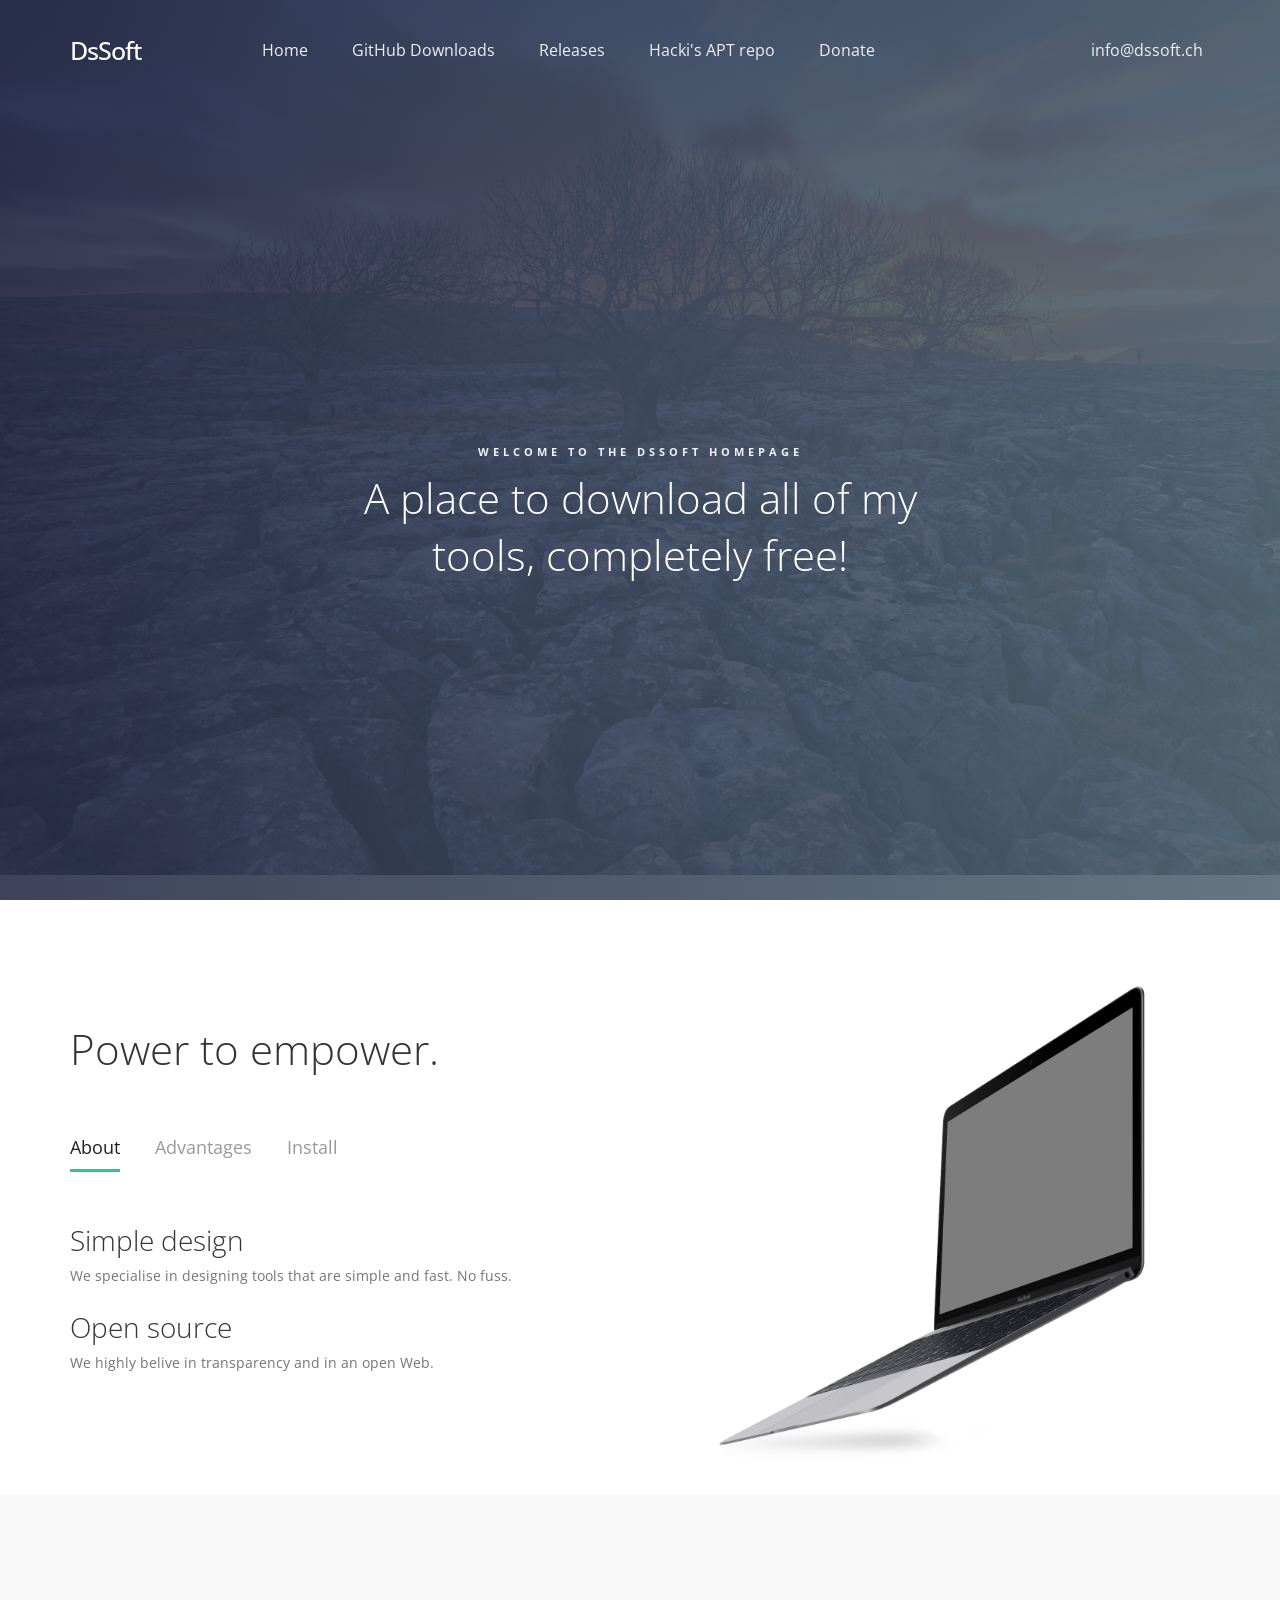
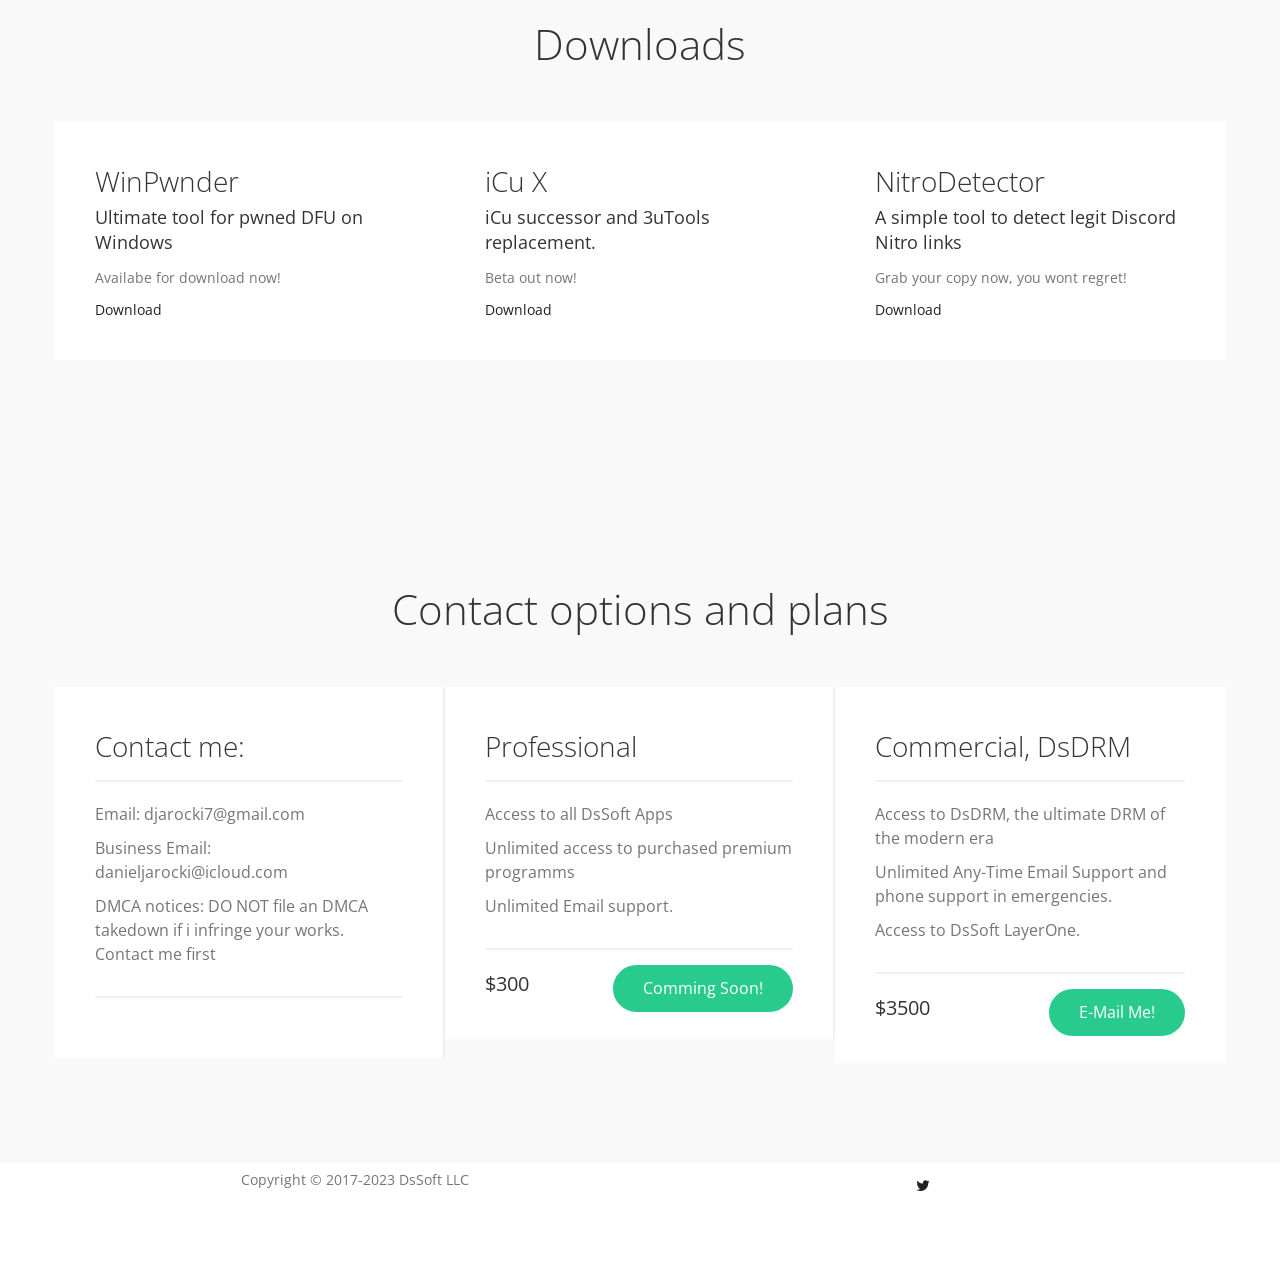
==== index.html @ fd80b65a "Update index.html" ====
<!DOCTYPE html>
<html lang="en">
<head>

	<title>DsSoft Homepage</title>
	<!--


    -->
     <meta charset="UTF-8">
     <meta http-equiv="X-UA-Compatible" content="IE=Edge">
     <meta name="description" content="">
     <meta name="keywords" content="">
     <meta name="team" content="">
     <meta name="viewport" content="width=device-width, initial-scale=1, maximum-scale=1">

     <link rel="stylesheet" href="css/bootstrap.min.css">
     <link rel="stylesheet" href="css/owl.carousel.css">
     <link rel="stylesheet" href="css/owl.theme.default.min.css">
     <link rel="stylesheet" href="css/font-awesome.min.css">

     <!-- MAIN CSS -->
     <link rel="stylesheet" href="css/tooplate-style.css">

</head>
<body>

     <!-- PRE LOADER -->
     <section class="preloader">
          <div class="spinner">

               <span class="spinner-rotate"></span>

          </div>
     </section>


     <!-- MENU -->
     <section class="navbar custom-navbar navbar-fixed-top" role="navigation">
          <div class="container">

               <div class="navbar-header">
                    <button class="navbar-toggle" data-toggle="collapse" data-target=".navbar-collapse">
                         <span class="icon icon-bar"></span>
                         <span class="icon icon-bar"></span>
                         <span class="icon icon-bar"></span>
                    </button>

                    <!-- lOGO TEXT HERE -->
                    <a href="index.html" class="navbar-brand">DsSoft</a>
               </div>

               <!-- MENU LINKS -->
               <div class="collapse navbar-collapse">
                    <ul class="nav navbar-nav">
                         <li><a href="#home" class="smoothScroll">Home</a></li>
                         <li><a href="https://github.com/DsSoft-Byte" class="smoothScroll">GitHub Downloads</a></li>
                         <li><a href="#about" class="smoothScroll">Releases</a></li>
                         <li><a href="./repo/index.html" class="smoothScroll">Hacki's APT repo</a></li>
                         <li><a href="https://www.paypal.com/paypalme/DsSoft8" class="smoothScroll">Donate</a></li>
                    </ul>
                    <ul class="nav navbar-nav navbar-right">
                         <li><a href="#"><span>info@dssoft.ch</span></a></li>
                    </ul>
               </div>

          </div>
     </section>


     <!-- FEATURE -->
     <section id="home" data-stellar-background-ratio="0.5">
          <div class="overlay"></div>
          <div class="container">
               <div class="row">

                    <div class="col-md-offset-3 col-md-6 col-sm-12">
                         <div class="home-info">
                              <h3>Welcome to the DsSoft homepage</h3>
                              <h1>A place to download all of my tools, completely free!</h1>
                              <form action="" method="get" class="online-form">

                              </form>
                         </div>
                    </div>

               </div>
          </div>
     </section>


     <!-- FEATURE -->
     <section id="feature" data-stellar-background-ratio="0.5">
          <div class="container">
               <div class="row">

                    <div class="col-md-12 col-sm-12">
                         <div class="section-title">
                              <h1>Power to empower.</h1>
                         </div>
                    </div>

                    <div class="col-md-6 col-sm-6">
                         <ul class="nav nav-tabs" role="tablist">
                              <li class="active"><a href="#tab01" aria-controls="tab01" role="tab" data-toggle="tab">About</a></li>

                              <li><a href="#tab02" aria-controls="tab02" role="tab" data-toggle="tab">Advantages</a></li>

                              <li><a href="#tab03" aria-controls="tab03" role="tab" data-toggle="tab">Install</a></li>
                         </ul>

                         <div class="tab-content">
                              <div class="tab-pane active" id="tab01" role="tabpanel">
                                   <div class="tab-pane-item">
                                        <h2>Simple design</h2>
                                        <p>We specialise in designing tools that are simple and fast. No fuss.</p>
                                   </div>
                                   <div class="tab-pane-item">
                                        <h2>Open source</h2>
                                        <p>We highly belive in transparency and in an open Web.</p>
                                   </div>
                              </div>


                              <div class="tab-pane" id="tab02" role="tabpanel">
                                   <div class="tab-pane-item">
                                        <h2>Built with efficiency in mind</h2>
                                        <p>Our tools simplify hard, command line based tasks into simple UI operations.</p>
                                   </div>
                                   <div class="tab-pane-item">
                                        <h2>Quick and lightweight</h2>
                                        <p>No matter the computer, you wont even realise its there.</p>
                                   </div>
                                   <div class="tab-pane-item">
                                        <h2>Community driven</h2>
                                        <p>Because only users know what users want.</p>
                                   </div>
                              </div>

                              <div class="tab-pane" id="tab03" role="tabpanel">
                                   <div class="tab-pane-item">
                                        <h2>Quick Support</h2>
                                        <p>Something not Working?, We Will Get Back to you as soon as possible!</p>
                                   </div>
                                   <div class="tab-pane-item">
                                        <h2>Blazing fast Installers</h2>
                                        <p>You Will never see our program take more that 30 seconds to Install</p>
                                   </div>
                              </div>
                         </div>

                    </div>

                    <div class="col-md-6 col-sm-6">
                         <div class="feature-image">
                              <img src="images/feature-mockup.png" class="img-responsive" alt="Thin Laptop">
                         </div>
                    </div>

               </div>
          </div>
     </section>
	
	
	
	
	     <section id="about" data-stellar-background-ratio="0.5">
          <div class="container">
               <div class="row">

                    <div class="col-md-offset-3 col-md-6 col-sm-12">
                         <div class="section-title">
                              <h1>Downloads</h1>
                         </div>
                    </div>

                    <div class="col-md-4 col-sm-4">
                         <div class="team-thumb">
                              <div class="team-info team-thumb-up">
                                   <h2>WinPwnder</h2>
                                   <small>Ultimate tool for pwned DFU on Windows</small>
                                   <p>Availabe for download now!</p>
                                   <a href="https://github.com/DsSoft-Byte/WinPwnder">Download</a>

                              </div>
                         </div>
                    </div>

                    <div class="col-md-4 col-sm-4">
                         <div class="team-thumb">
                              <div class="team-info team-thumb-down">
                                   <h2>iCu X</h2>
                                   <small>iCu successor and 3uTools replacement.</small>
                                   <p>Beta out now!</p>
                                   <a href="https://github.com/DsSoft-Byte/iCu-X">Download</a>


                              </div>
                         </div>
                    </div>

                    <div class="col-md-4 col-sm-4">
                         <div class="team-thumb">
                              <div class="team-info team-thumb-up">
                                   <h2>NitroDetector</h2>
                                   <small>A simple tool to detect legit Discord Nitro links</small>
                                   <p>Grab your copy now, you wont regret!</p>
			           <a href="https://github.com/DsSoft-Byte/NitroDetector">Download</a>												
                         </div>
                    </div>

               </div>
          </div>
     </section>






     <!-- PRICING -->
     <section id="pricing" data-stellar-background-ratio="0.5">
          <div class="container">
               <div class="row">

                    <div class="col-md-12 col-sm-12">
                         <div class="section-title">
                              <h1>Contact options and plans</h1>
                         </div>
                    </div>

                    <div class="col-md-4 col-sm-6">
                         <div class="pricing-thumb">
                             <div class="pricing-title">
                                  <h2>Contact me:</h2>
                             </div>
                             <div class="pricing-info">
                                   <p>Email: djarocki7@gmail.com</p>
                                   <p>Business Email: danieljarocki@icloud.com</p>
                                   <p>DMCA notices: DO NOT file an DMCA takedown if i infringe your works. Contact me first</p>
                             </div>
                             <div class="pricing-bottom">
                             </div>
                         </div>
                    </div>

                    <div class="col-md-4 col-sm-6">
                         <div class="pricing-thumb">
                             <div class="pricing-title">
                                  <h2>Professional</h2>
                             </div>
                             <div class="pricing-info">
                                   <p>Access to all DsSoft Apps</p>
                                   <p>Unlimited access to purchased premium programms</p>
                                   <p>Unlimited Email support.</p>
                             </div>
                             <div class="pricing-bottom">
                                   <span class="pricing-dollar">$300</span>
                                   <a href="#" class="section-btn pricing-btn">Comming Soon!</a>
                             </div>
                         </div>
                    </div>

                    <div class="col-md-4 col-sm-6">
                         <div class="pricing-thumb">
                             <div class="pricing-title">
                                  <h2>Commercial, DsDRM</h2>
                             </div>
                             <div class="pricing-info">
                                   <p>Access to DsDRM, the ultimate DRM of the modern era</p>
		                         <p>Unlimited Any-Time Email Support and phone support in emergencies.</p>
                                   <p>Access to DsSoft LayerOne.</p>
                             </div>
                             <div class="pricing-bottom">
                                   <span class="pricing-dollar">$3500</span>
                                   <a href="#" class="section-btn pricing-btn">E-Mail Me!</a>
                             </div>
                         </div>
                    </div>

               </div>
          </div>
     </section>

		     
		     


     <!-- FOOTER -->
     <footer id="footer" data-stellar-background-ratio="0.5">
          <div class="container">
               <div class="row">

                    <div class="copyright-text col-md-12 col-sm-12">
                         <div class="col-md-6 col-sm-6">
                              <p>Copyright &copy; 2017-2023 DsSoft LLC</p>
                         </div>

                         <div class="col-md-6 col-sm-6">
                              <ul class="social-icon">
                                   <li><a href="#" class="fa fa-twitter"></a></li>
                              </ul>
                         </div>
                    </div>

               </div>
          </div>
     </footer>


     <!-- SCRIPTS -->
     <script src="js/jquery.js"></script>
     <script src="js/bootstrap.min.js"></script>
     <script src="js/jquery.stellar.min.js"></script>
     <script src="js/owl.carousel.min.js"></script>
     <script src="js/smoothscroll.js"></script>
     <script src="js/custom.js"></script>

</body>
</html>
---- css/tooplate-style.css ----
/*

Template 2106 Soft Landing

http://www.tooplate.com/view/2106-soft-landing
	
*/
 
  @import url('https://fonts.googleapis.com/css?family=Open+Sans:300,300i,400');

  body {
    font-family: 'Open Sans', sans-serif;
    overflow-x: hidden;
    background: #f9f9f9;
  }



  /*---------------------------------------
     TYPOGRAPHY              
  -----------------------------------------*/

  h1,h2,h3,h4,h5,h6 {
    font-weight: 300;
    line-height: normal;
  }

  h1 {
    font-size: 3em;
  }

  h2 {
    color: #353535;
    font-size: 2em;
  }

  p {
    color: #757575;
    font-size: 14px;
    font-weight: normal;
    line-height: 24px;
  }



  /*---------------------------------------
     GENERAL               
  -----------------------------------------*/

  html{
    -webkit-font-smoothing: antialiased;
  }

  a {
    color: #202020;
    text-decoration: none !important;
  }

  a,
  input, button,
  .form-control {
    -webkit-transition: 0.5s;
    transition: 0.5s;
  }

  a:hover, a:active, a:focus {
    color: #29ca8e;
    outline: none;
  }

  ::-webkit-scrollbar{
    width: 8px;
    height: 8px;
  }

  ::-webkit-scrollbar-thumb {
    cursor: pointer;
    background: #202020;
  }

  .section-title {
    padding-bottom: 40px;
  }

  section {
    position: relative;
    padding: 100px 0;
  }

  #contact,
  footer {
    background: #ffffff;
    text-align: center;
  }

  .overlay {
    background: #536976;  /* fallback for old browsers */
    background: -webkit-linear-gradient(to right, #292E49, #536976);  /* Chrome 10-25, Safari 5.1-6 */
    background: linear-gradient(to right, #292E49, #536976); /* W3C, IE 10+/ Edge, Firefox 16+, Chrome 26+, Opera 12+, Safari 7+ */
    opacity: 0.9;
    position: absolute;
    top: 0;
    right: 0;
    bottom: 0;
    left: 0;
    width: 100%;
    height: 100%;
  }

  .online-form {
    position: relative;
  }

  .online-form .form-control {
    border-color: #f0f0f0;
    display: inline-block;
    vertical-align: top;
    border-radius: 50px;
    box-shadow: none;
    height: 50px;
    margin-right: 0.5em;
    padding-left: 15px;
  }

  .online-form input[type="email"] {
    width: 60%;
  }

  .online-form button {
    background: #29ca8e;
    border: 0;
    color: #ffffff;
    position: absolute;
    right: 6em;
    width: 25%;
  }

  .online-form button:hover {
    background: #202020;
    color: #ffffff;
  }



  /*---------------------------------------
     BUTTONS               
  -----------------------------------------*/

  .section-btn {
    background: #29ca8e;
    border: 0;
    border-radius: 50px;
    color: #ffffff;
    font-size: 16px;
    font-weight: normal;
    padding: 12px 30px;
    transition: 0.5s 0.2s;
  }

  .section-btn:hover,
  .section-btn:focus {
    background: #202020;
    color: #ffffff;
  }



  /*---------------------------------------
       PRE LOADER              
  -----------------------------------------*/

  .preloader {
    position: fixed;
    top: 0;
    left: 0;
    width: 100%;
    height: 100%;
    z-index: 99999;
    display: flex;
    flex-flow: row nowrap;
    justify-content: center;
    align-items: center;
    background: none repeat scroll 0 0 #ffffff;
  }

  .spinner {
    border: 1px solid transparent;
    border-radius: 3px;
    position: relative;
  }

  .spinner:before {
    content: '';
    box-sizing: border-box;
    position: absolute;
    top: 50%;
    left: 50%;
    width: 45px;
    height: 45px;
    margin-top: -10px;
    margin-left: -10px;
    border-radius: 50%;
    border: 1px solid #575757;
    border-top-color: #ffffff;
    animation: spinner .9s linear infinite;
  }

  @-webkit-@keyframes spinner {
    to {transform: rotate(360deg);}
  }

  @keyframes spinner {
    to {transform: rotate(360deg);}
  }



  /*---------------------------------------
      MENU              
  -----------------------------------------*/

  .custom-navbar {
    border: none;
    margin-bottom: 0;
    padding: 25px 0;
  }

  .custom-navbar .navbar-brand {
    color: #ffffff;
    font-size: 25px;
    font-weight: 500;
    letter-spacing: -1px;
  }

  .top-nav-collapse {
    background: #ffffff;
  }

  .custom-navbar .navbar-nav {
    margin-left: 6em;
  }

  .custom-navbar .nav li a {
    font-size: 16px;
    font-weight: normal;
    color: #f0f0f0;
    padding-right: 22px;
    padding-left: 22px;
  }

  .custom-navbar .nav li a:hover {
    background: transparent;
    color: #29ca8e;
  }

  .custom-navbar .navbar-nav > li > a:hover,
  .custom-navbar .navbar-nav > li > a:focus {
    background-color: transparent;
  }

  .custom-navbar .nav li.active > a {
    background-color: transparent;
    color: #29ca8e;
  }

  .custom-navbar .navbar-toggle {
    border: none;
    padding-top: 10px;
  }

  .custom-navbar .navbar-toggle {
    background-color: transparent;
  }

  .custom-navbar .navbar-toggle .icon-bar {
    background: #29ca8e;
    border-color: transparent;
  }

  @media(min-width:768px) {
    .custom-navbar {
      border-bottom: 0;
      background: 0 0; 
    }

    .custom-navbar.top-nav-collapse {
      background: #ffffff;
      -webkit-box-shadow: 0 1px 30px rgba(0, 0, 0, 0.1);
      -moz-box-shadow: 0 1px 30px rgba(0, 0, 0, 0.1);
      box-shadow: 0 1px 30px rgba(0, 0, 0, 0.1);
      padding: 10px 0;
    }

    .top-nav-collapse .navbar-brand {
      color: #252525;
    }

    .top-nav-collapse .nav li a {
      color: #575757;
    }

    .top-nav-collapse .nav .section-btn a {
      color: #ffffff;
    }
  }



  /*---------------------------------------
      HOME          
  -----------------------------------------*/

  #home {
    background: url('../images/home-bg.jpg') no-repeat center center;
    background-size: cover;
    vertical-align: middle;
    display: -webkit-box;
    display: -webkit-flex;
    display: -ms-flexbox;
    display: flex;
    -webkit-box-align: center;
    -webkit-align-items: center;
    -ms-flex-align: center;
    align-items: center;
    min-height: 100vh;
    position: relative;
    padding-top: 12em;
    text-align: center;
  }

  #home h1 {
    color: #ffffff;
    margin-top: 10px;
    margin-bottom: 40px;
  }

  .home-info {
    margin-top: 7em;
  }

  .home-info h3 {
    color: #f0f0f0;
    font-size: 11px;
    font-weight: bold;
    letter-spacing: 4px;
    text-transform: uppercase;
    margin: 10px 0;
  }
  


  /*---------------------------------------
      FEATURE              
  -----------------------------------------*/

  #feature {
    background: #ffffff;
  }

  #feature .nav-tabs {
    border-bottom: 0;
  }

  #feature .nav>li>a {
    padding: 8px 0;
  }

  #feature .nav-tabs>li>a {
    color: #999999;
    font-size: 18px;
    border: 0;
    border-bottom: 3px solid transparent;
    border-radius: 0;
    margin-right: 35px;
  }

  #feature .nav-tabs>li.active>a, 
  #feature .nav-tabs>li.active>a:focus, 
  #feature .nav-tabs>li.active>a:hover {
    background: transparent;
    color: #202020;
    border-bottom: 3px solid #29ca8e;
  }

  #feature .nav>li>a:focus, 
  #feature .nav>li>a:hover {
    background: transparent;
    border-bottom: 3px solid #29ca8e;
    color: #202020;
  }

  #feature .tab-content {
    margin-top: 50px;
  }

  .tab-pane-item {
    margin: 20px 0;
  }

  .tab-pane-item h2 {
    margin: 0 0 5px 0;
  }

  .feature-image {
    position: absolute;
    bottom: -27em;
  }



  /*---------------------------------------
      ABOUT              
  -----------------------------------------*/

  #about .col-md-4 {
    margin: 0;
    padding: 0;
  }

  .team-thumb {
    background: #ffffff;
    position: relative;
    overflow: hidden;
  }

  .team-thumb-up:after {
    display: block;
    margin: 0 auto;
    position: absolute;
    top: -15px;
    right: 0;
    left: 0;
    content: "";
    width: 0;
    height: 0;
    border-right: 15px solid transparent;
    border-left: 15px solid transparent;
    border-bottom: 15px solid #ffffff;
  }

  .team-thumb-down:after {
    display: block;
    margin: 0 auto;
    position: absolute;
    bottom: -15px;
    right: 0;
    left: 0;
    content: "";
    width: 0;
    height: 0;
    border-right: 15px solid transparent;
    border-left: 15px solid transparent;
    border-top: 15px solid #ffffff;
  }

  .team-info {
    position: relative;
    padding: 40px;
  }

  .team-info h2 {margin: 0;}

  .team-info small {
    display: block;
    font-size: 18px;
    margin: 5px 0 10px 0;
  }

  .team-thumb img {
    width: 100%;
  }



  /*---------------------------------------
      TESTIMONIAL           
  -----------------------------------------*/

  #testimonial {
    background: #ffffff;
  }

  #testimonial .col-md-6 {
    margin: 0;
    padding: 0;
  }

  #testimonial .section-title {
    padding-bottom: 0;
  }

  #testimonial h1 {
    color: #ffffff;
  }

  .testimonial-image {
    background: url('../images/testimonial-image.jpg') no-repeat center center;
    background-size: cover;
    width: 100%;
    height: 65vh;
  }

  .testimonial-info {
    background: #202020;
    padding: 60px;
    height: 65vh;
  }

  .testimonial-info h3 {
    color: #d9d9d9;
    font-style: italic;
    margin-top: 5px;
  }

  .testimonial-info .item {
    display: block;
    width: 100%;
  }

  .testimonial-item {
    margin: 20px 0;
  }

  .owl-carousel .owl-item img,
  .testimonial-item img,
  .testimonial-item h4 {
    color: #d9d9d9;
    display: inline-block;
    vertical-align: top;
  }

  .owl-carousel .owl-item img,
  .testimonial-item img {
    border: 3px solid #ffffff;
    border-radius: 100px;
    width: 60px;
    height: 60px;
    margin-right: 10px;
  }



  /*---------------------------------------
      PRICING             
  -----------------------------------------*/

  #about .section-title,
  #pricing .section-title {
    text-align: center;
  }

  #pricing .col-md-4 {
    margin: 0;
    padding: 0;
  }

  #pricing .col-md-4:last-child .pricing-thumb {
    border-right: 0;
  }

  .pricing-thumb {
    background: #ffffff;
    border-right: 2px solid #f0f0f0;
    padding: 20px 40px;
  }

  .pricing-title {
    padding-bottom: 5px;
  }

  .pricing-info {
    border-top: 2px solid #f0f0f0;
    border-bottom: 2px solid #f0f0f0;
  }

  .pricing-info,
  .pricing-bottom {
    padding: 20px 0;
  }

  .pricing-info p {
    font-size: 16px;
  }

  .pricing-bottom {
    position: relative;
  }

  .pricing-bottom span {
    font-size: 20px;
  }

  .pricing-btn {
    position: absolute;
    top: 15px;
    right: 0;
    display: inline-block;
  }



  /*---------------------------------------
      CONTACT             
  -----------------------------------------*/

  #contact-form .col-md-12,
  #contact-form .col-md-4 {
    padding-left: 0;
  }

  #contact-form .form-control {
    background: transparent;
    border: 0;
    border-bottom: 3px solid #f0f0f0;
    border-radius: 0;
    box-shadow: none;
    margin: 10px 0;
  }

  #contact-form .form-control:focus {
    border-bottom-color: #202020;
  }

  #contact-form input {
    height: 50px;
  }

  #contact-form input[type='submit'] {
    background: #202020;
    border-radius: 50px;
    border: 0;
    color: #ffffff;
  }

  #contact-form input[type='submit']:hover {
    background: #29ca8e;
    color: #ffffff;
  }
  


  /*---------------------------------------
     FOOTER              
  -----------------------------------------*/

  footer {
    padding-bottom: 80px;
  }

  .copyright-text p {
    margin: 5px;
  }



  /*---------------------------------------
     SOCIAL ICON              
  -----------------------------------------*/

  .social-icon {
    position: relative;
    padding: 0;
    margin: 0;
  }

  .social-icon li {
    display: inline-block;
    list-style: none;
  }

  .social-icon li a {
    border-radius: 50px;
    color: #202020;
    font-size: 15px;
    width: 35px;
    height: 35px;
    line-height: 35px;
    text-decoration: none;
    text-align: center;
    position: relative;
    margin: 5px 5px 5px 0;
  }

  .social-icon li a:hover {
    background: #536976;
    color: #ffffff;
  }



  /*---------------------------------------
     RESPONSIVE STYLES              
  -----------------------------------------*/

  @media only screen and (max-width: 1200px) {

    .custom-navbar .navbar-nav {
      margin-left: 3em;
    }

    .home-info {
      margin-top: 0;
    }
  }


  @media only screen and (max-width: 992px) {

    section {
      padding: 60px 0;
    }

    .custom-navbar .navbar-nav {
      margin-left: 0;
    }

    .custom-navbar .nav li a {
      font-size: 14px;
      padding-right: 15px;
      padding-left: 15px;
    }

    #feature .nav-tabs>li>a {
      font-size: 16px;
      margin-right: 20px;
    }

    .feature-image {
      bottom: -24em;
    }

    .pricing-thumb {
      margin-bottom: 30px;
    }

    footer {
      padding-bottom: 40px;
    }
  }


  @media screen and (max-width: 767px) {

    .section-title {
      padding-bottom: 20px;
    }

    .custom-navbar {
      background: #ffffff;
      -webkit-box-shadow: 0 1px 30px rgba(0, 0, 0, 0.1);
      -moz-box-shadow: 0 1px 30px rgba(0, 0, 0, 0.1);
      box-shadow: 0 1px 30px rgba(0, 0, 0, 0.1);
      padding: 10px 0;
      text-align: center;
    }

    .custom-navbar .nav li a {
      line-height: normal;
      padding: 5px;
    }

    .custom-navbar .navbar-brand,
    .top-nav-collapse .navbar-brand {
      color: #202020;
      font-weight: normal;
    }

    .custom-navbar .nav li a,
    .top-nav-collapse .nav li a {
      color: #656565;
    }

    .feature-image {
      position: relative;
      bottom: 0;
    }

    #about .col-md-4:nth-child(3n) .team-thumb {
      display: flex;
      -webkit-box-orient: vertical;
      flex-direction: column-reverse;
      -webkit-flex-direction: column-reverse;
      -ms-flex-direction: column-reverse;
    }

    .team-thumb-down:after {
      top: -15px;
      bottom: inherit;
      border-top: inherit;
      border-bottom: 15px solid #ffffff;
    }

    .testimonial-image,
    .testimonial-info {
      height: 85vh;
    }

    .testimonial-info {
      padding: 30px;
    }
  }


  @media screen and (max-width: 480px) {

    .online-form input[type="email"],
    .online-form .form-control {
      width: 85%;
    }

    .online-form .form-control {
      display: block;
      margin: 20px auto;
    }

    .online-form button {
      position: relative;
      right: 0;
    }

    .testimonial-image,
    .testimonial-info {
      height: 65vh;
    }
  }
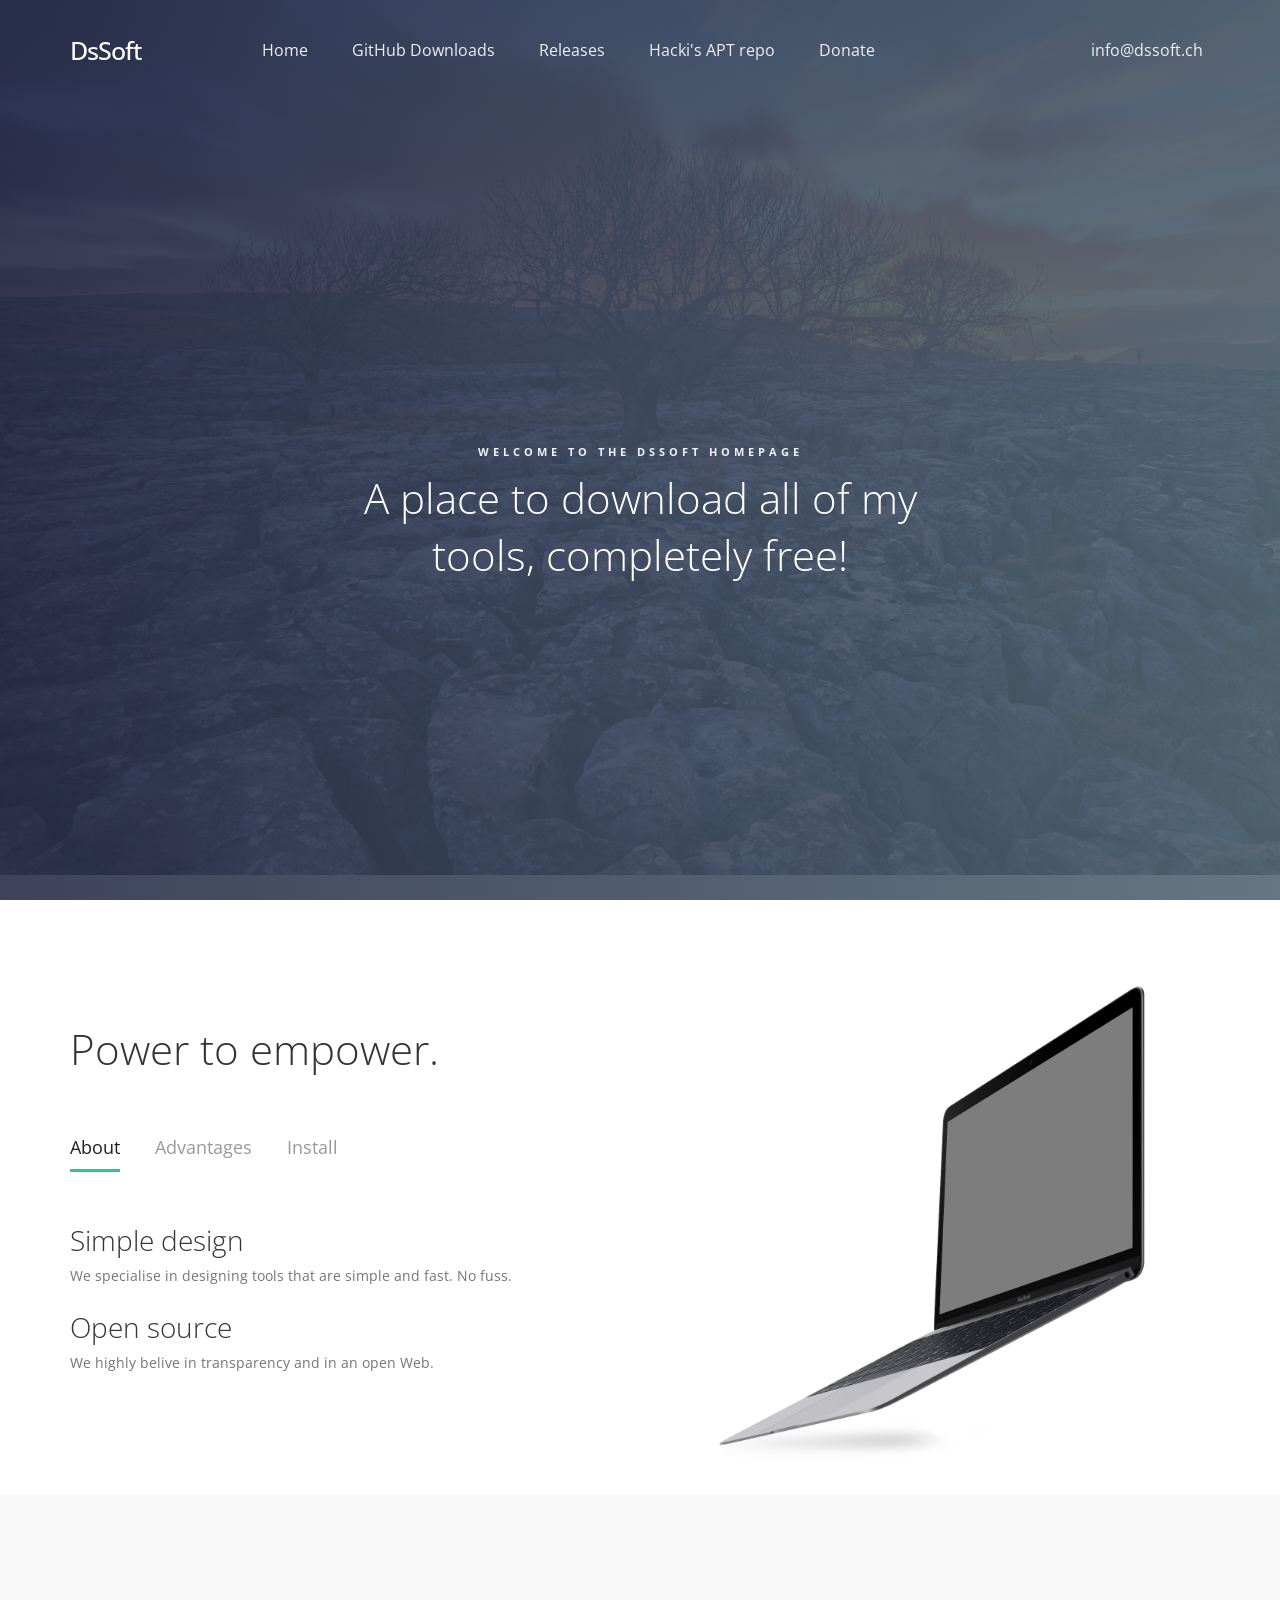
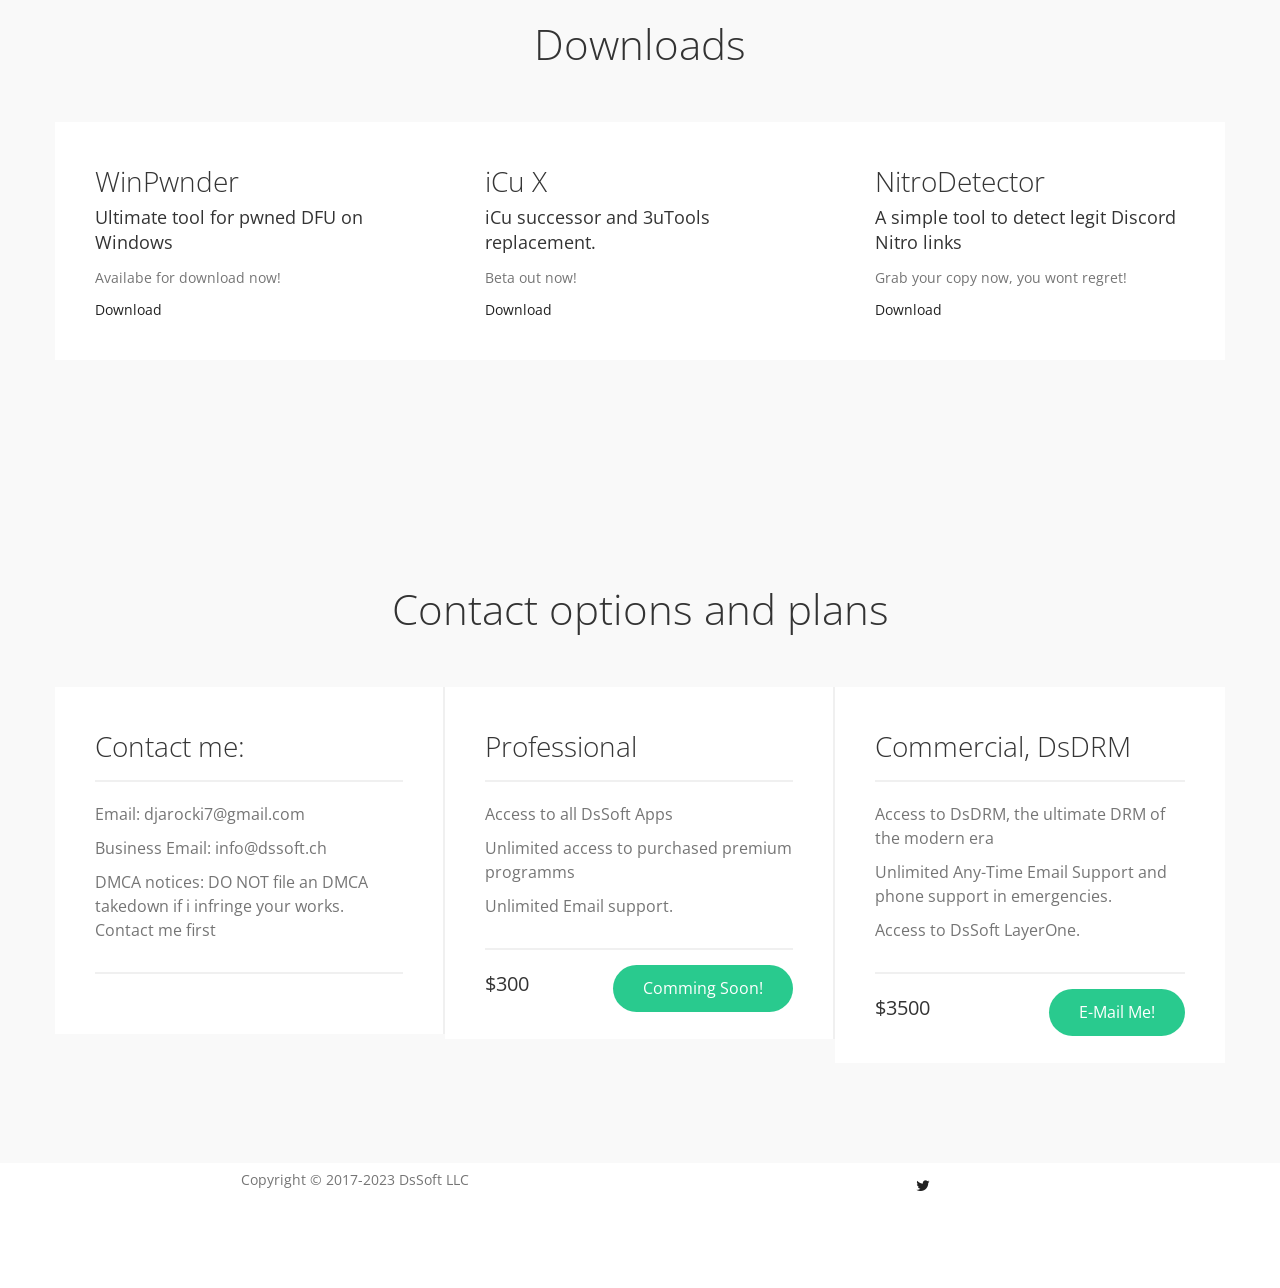
==== commit a0ec83d4: "Update index.html" ====
--- a/index.html
+++ b/index.html
@@ -236,7 +236,7 @@
                              </div>
                              <div class="pricing-info">
                                    <p>Email: djarocki7@gmail.com</p>
-                                   <p>Business Email: danieljarocki@icloud.com</p>
+                                   <p>Business Email: info@dssoft.ch</p>
                                    <p>DMCA notices: DO NOT file an DMCA takedown if i infringe your works. Contact me first</p>
                              </div>
                              <div class="pricing-bottom">
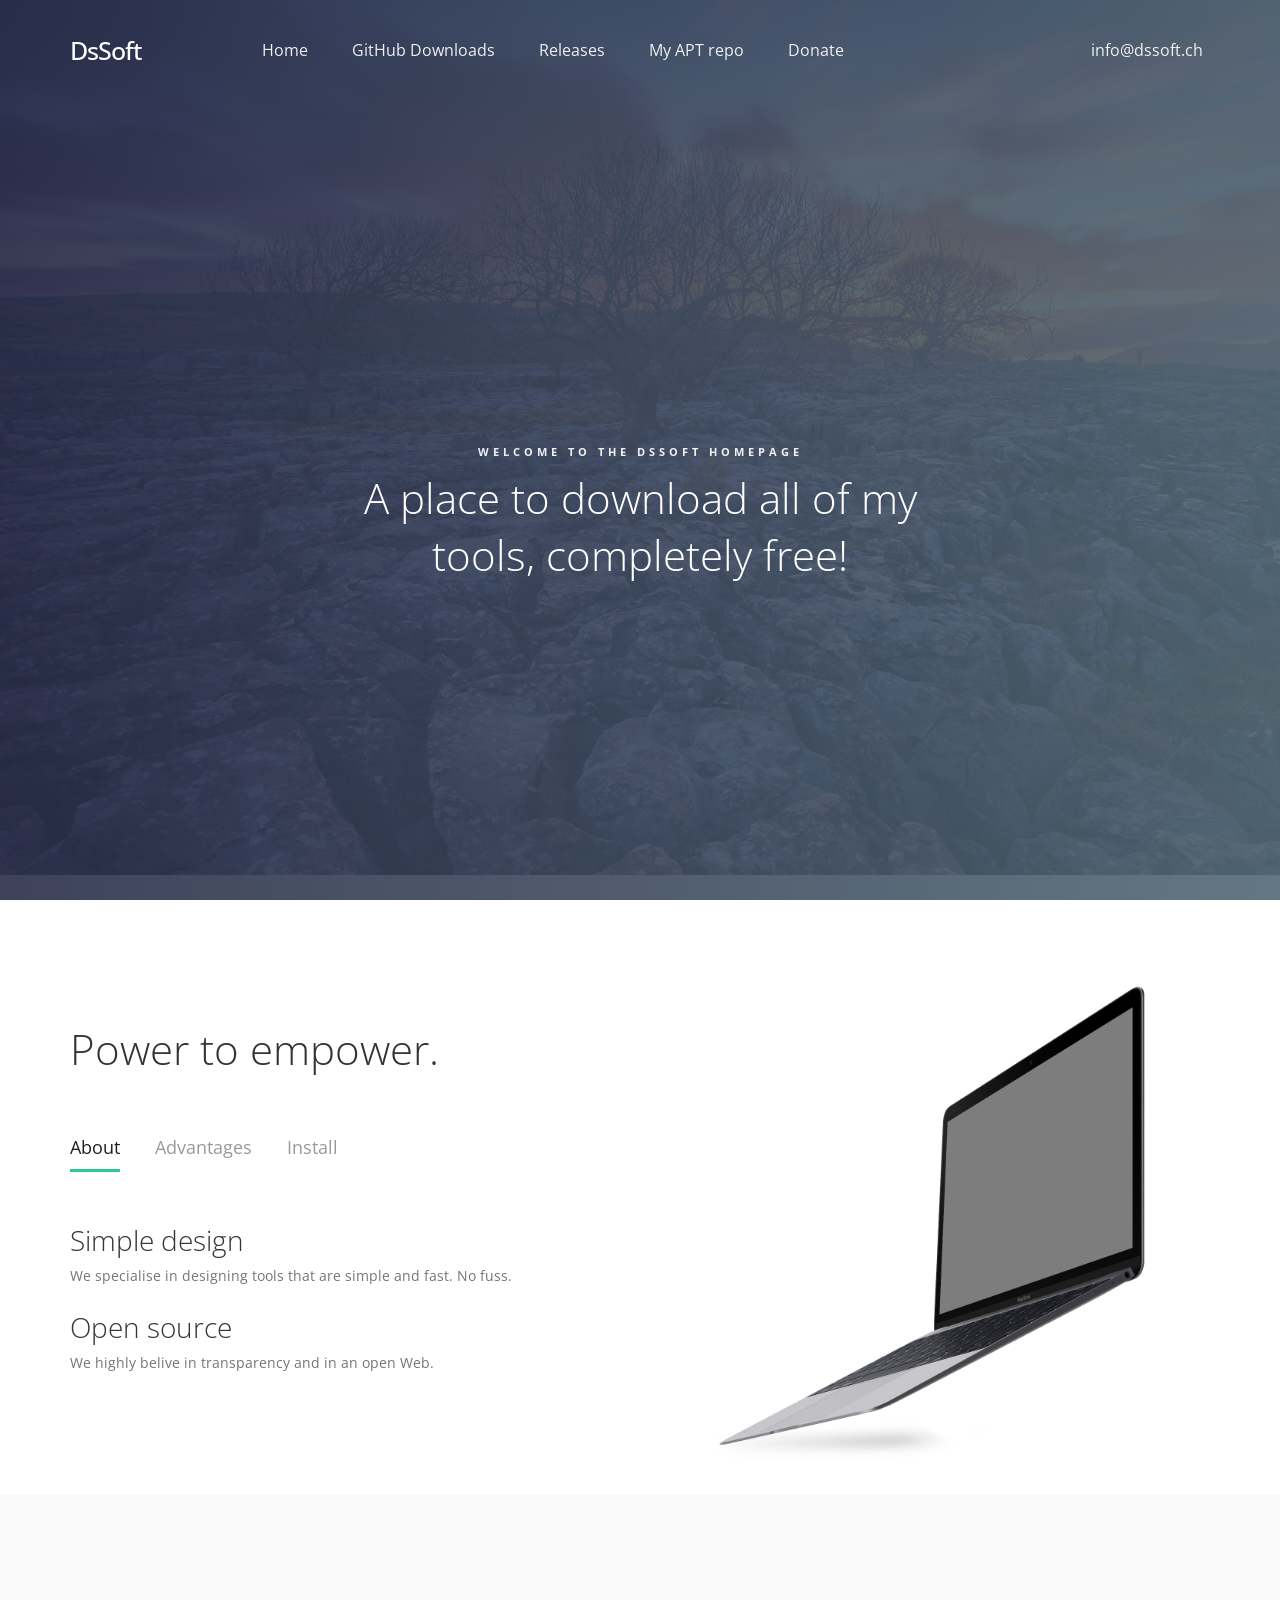
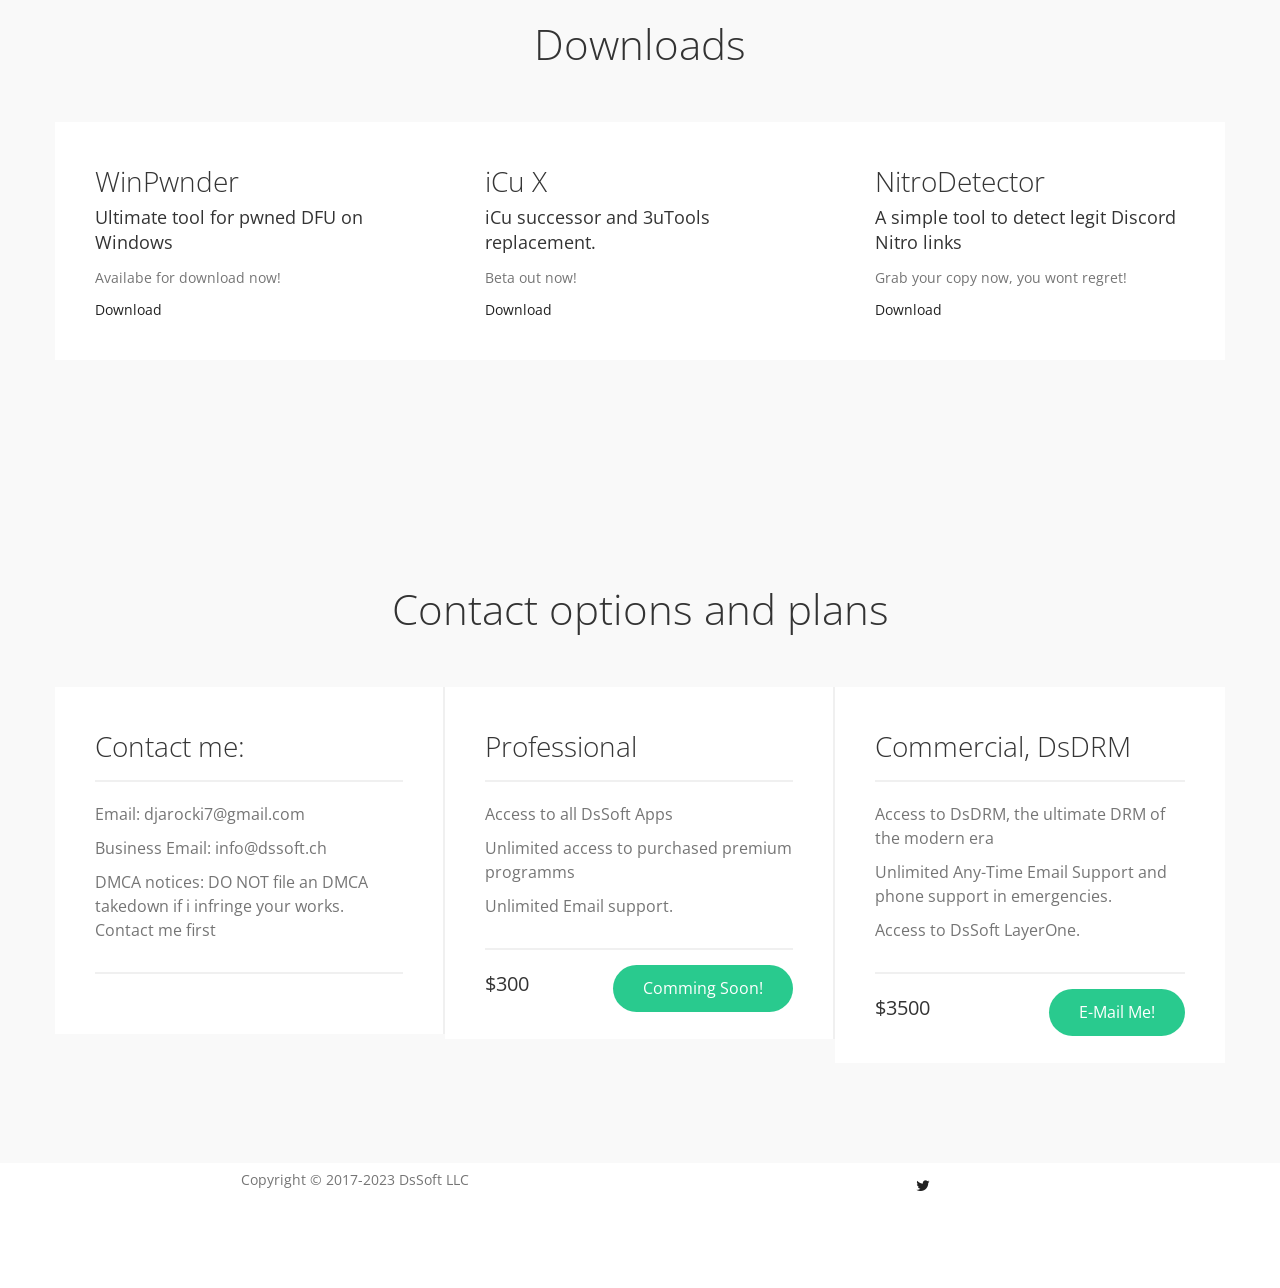
==== commit 240747fd: "Update index.html" ====
--- a/index.html
+++ b/index.html
@@ -56,7 +56,7 @@
                          <li><a href="#home" class="smoothScroll">Home</a></li>
                          <li><a href="https://github.com/DsSoft-Byte" class="smoothScroll">GitHub Downloads</a></li>
                          <li><a href="#about" class="smoothScroll">Releases</a></li>
-                         <li><a href="./repo/index.html" class="smoothScroll">Hacki's APT repo</a></li>
+                         <li><a href="./repo/" class="smoothScroll">My APT repo</a></li>
                          <li><a href="https://www.paypal.com/paypalme/DsSoft8" class="smoothScroll">Donate</a></li>
                     </ul>
                     <ul class="nav navbar-nav navbar-right">
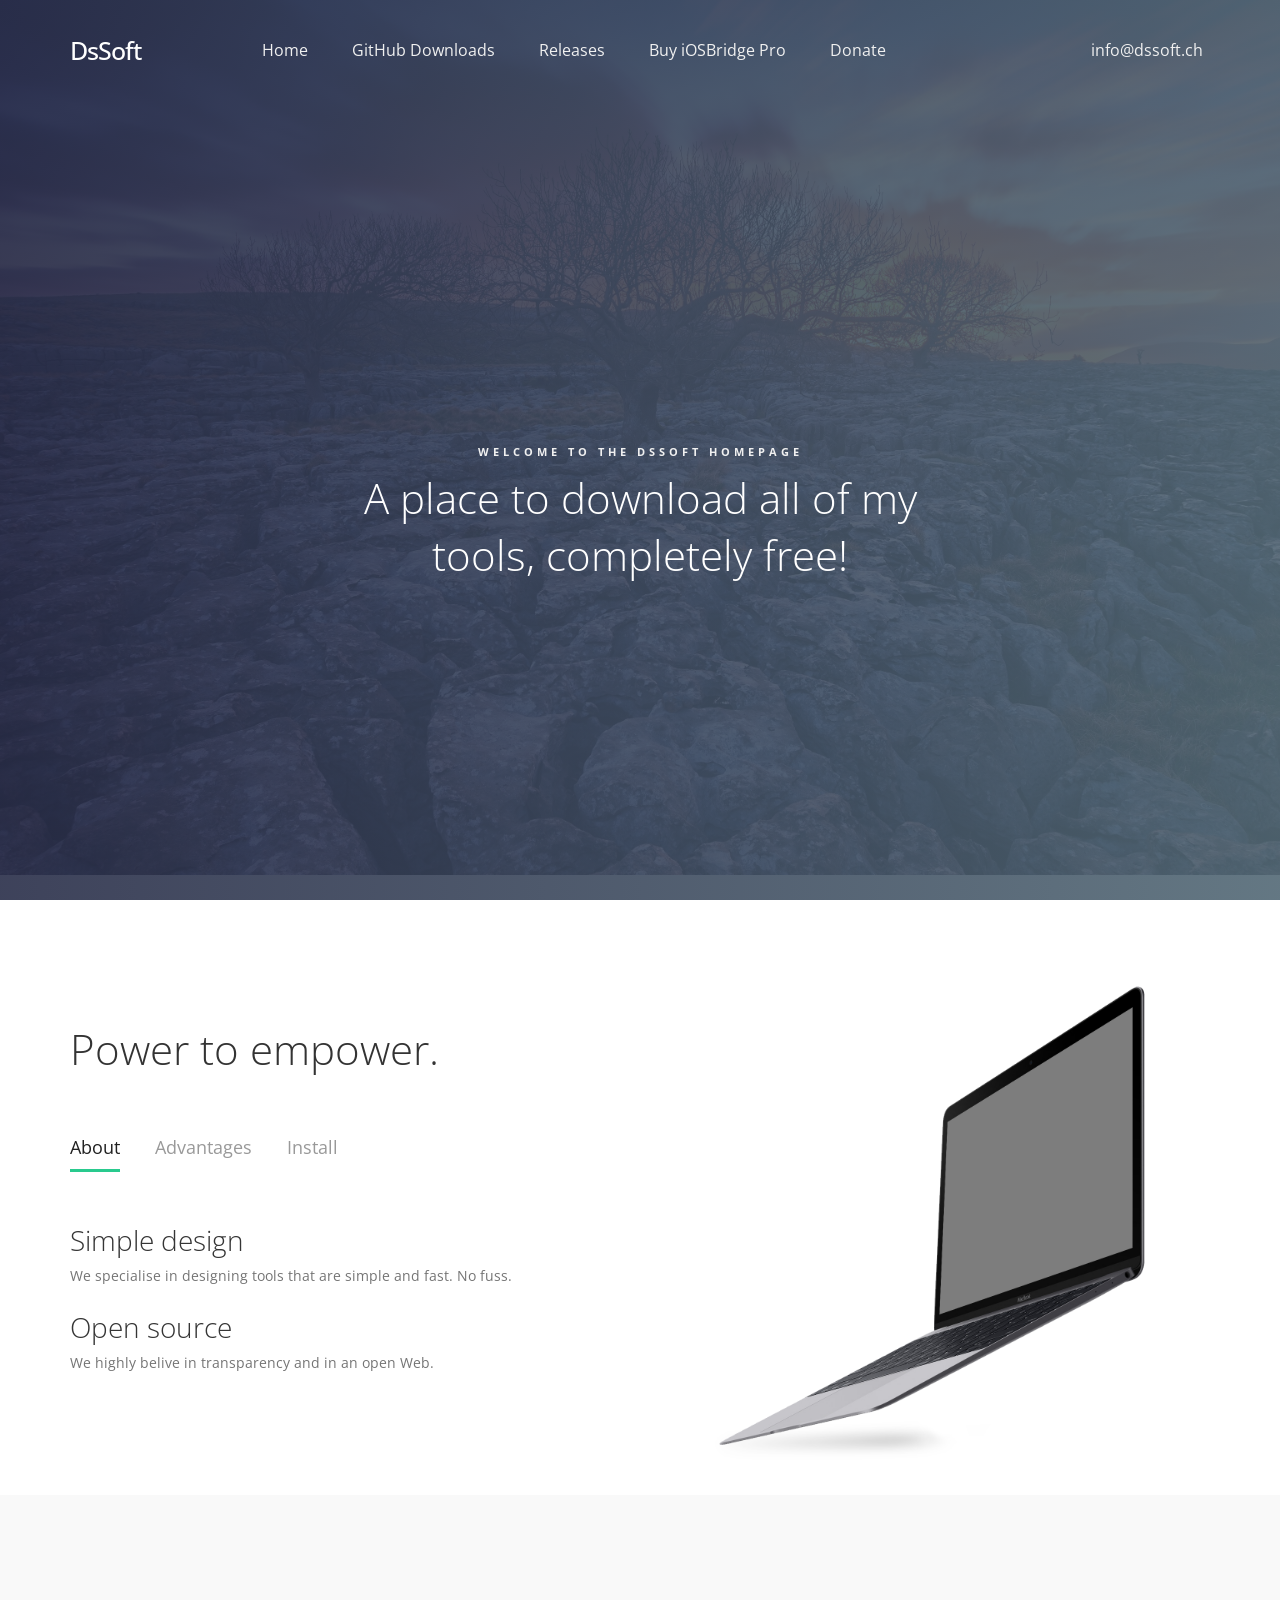
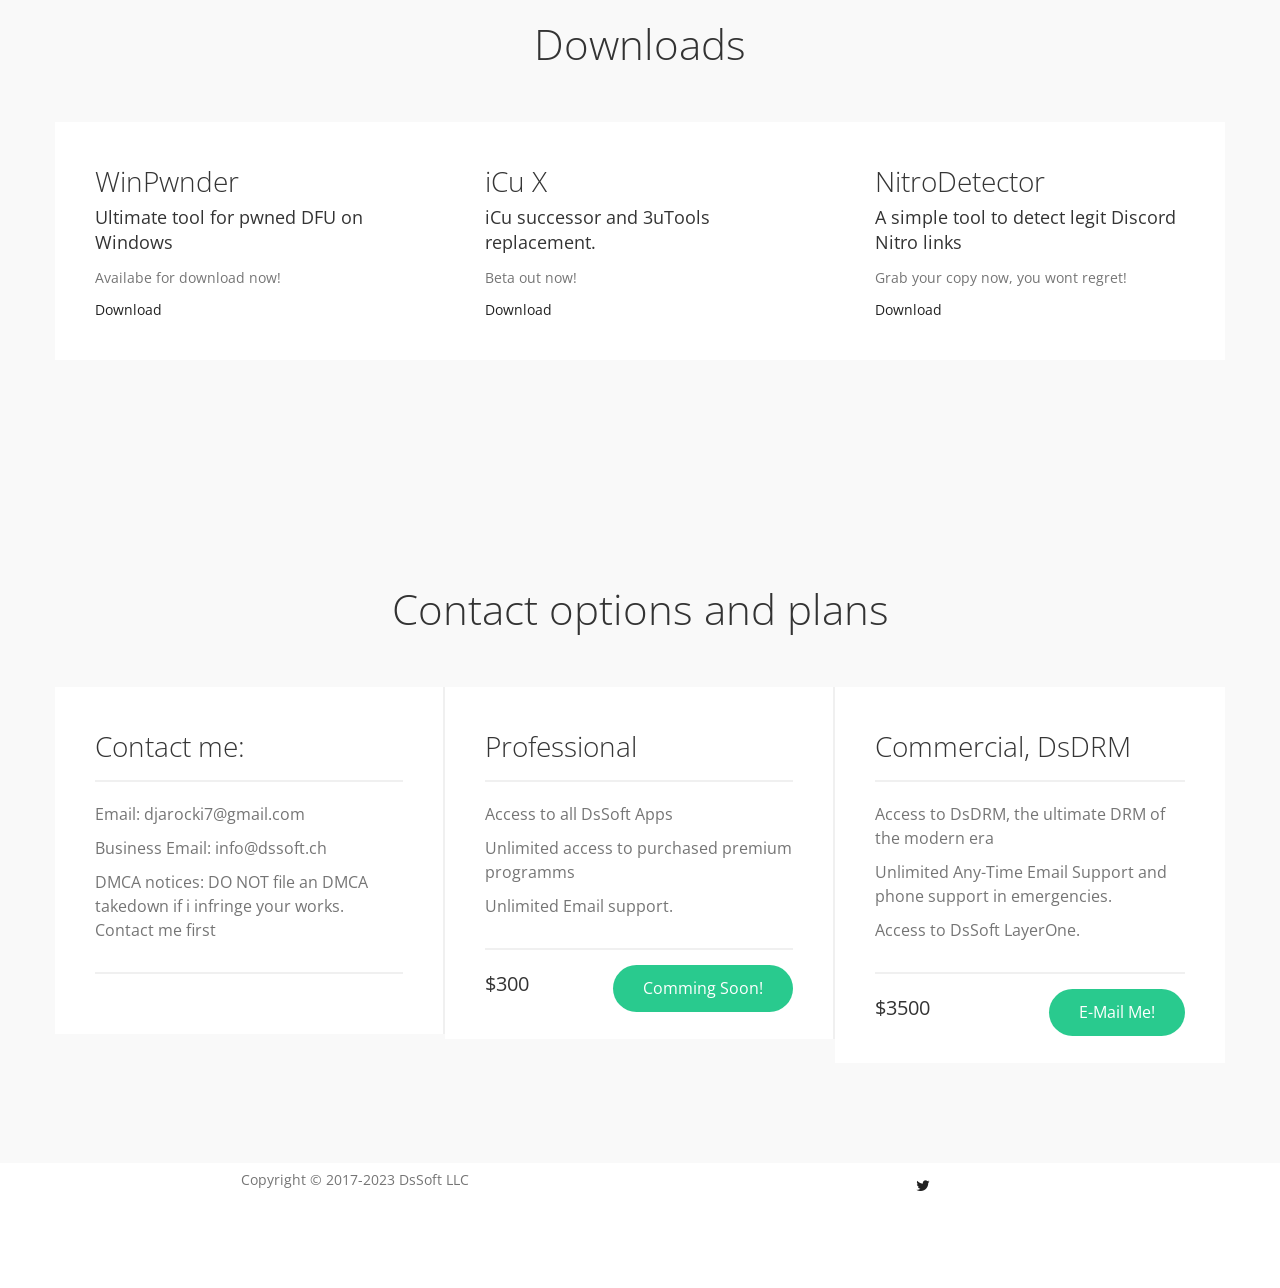
==== commit a57652c5: "Update index.html" ====
--- a/index.html
+++ b/index.html
@@ -9,8 +9,8 @@
     -->
      <meta charset="UTF-8">
      <meta http-equiv="X-UA-Compatible" content="IE=Edge">
-     <meta name="description" content="">
-     <meta name="keywords" content="">
+     <meta name="description" content="Open Source iOS Tools for Windows.">
+     <meta name="keywords" content="iOS, Windows, Open, Source">
      <meta name="team" content="">
      <meta name="viewport" content="width=device-width, initial-scale=1, maximum-scale=1">
 
@@ -56,8 +56,8 @@
                          <li><a href="#home" class="smoothScroll">Home</a></li>
                          <li><a href="https://github.com/DsSoft-Byte" class="smoothScroll">GitHub Downloads</a></li>
                          <li><a href="#about" class="smoothScroll">Releases</a></li>
-                         <li><a href="./repo/" class="smoothScroll">My APT repo</a></li>
-                         <li><a href="https://www.paypal.com/paypalme/DsSoft8" class="smoothScroll">Donate</a></li>
+                         <li><a href="./repo/" class="smoothScroll">Buy iOSBridge Pro</a></li>
+                         <li><a href="https://www.paypal.com/paypalme/hackintoshh" class="smoothScroll">Donate</a></li>
                     </ul>
                     <ul class="nav navbar-nav navbar-right">
                          <li><a href="#"><span>info@dssoft.ch</span></a></li>
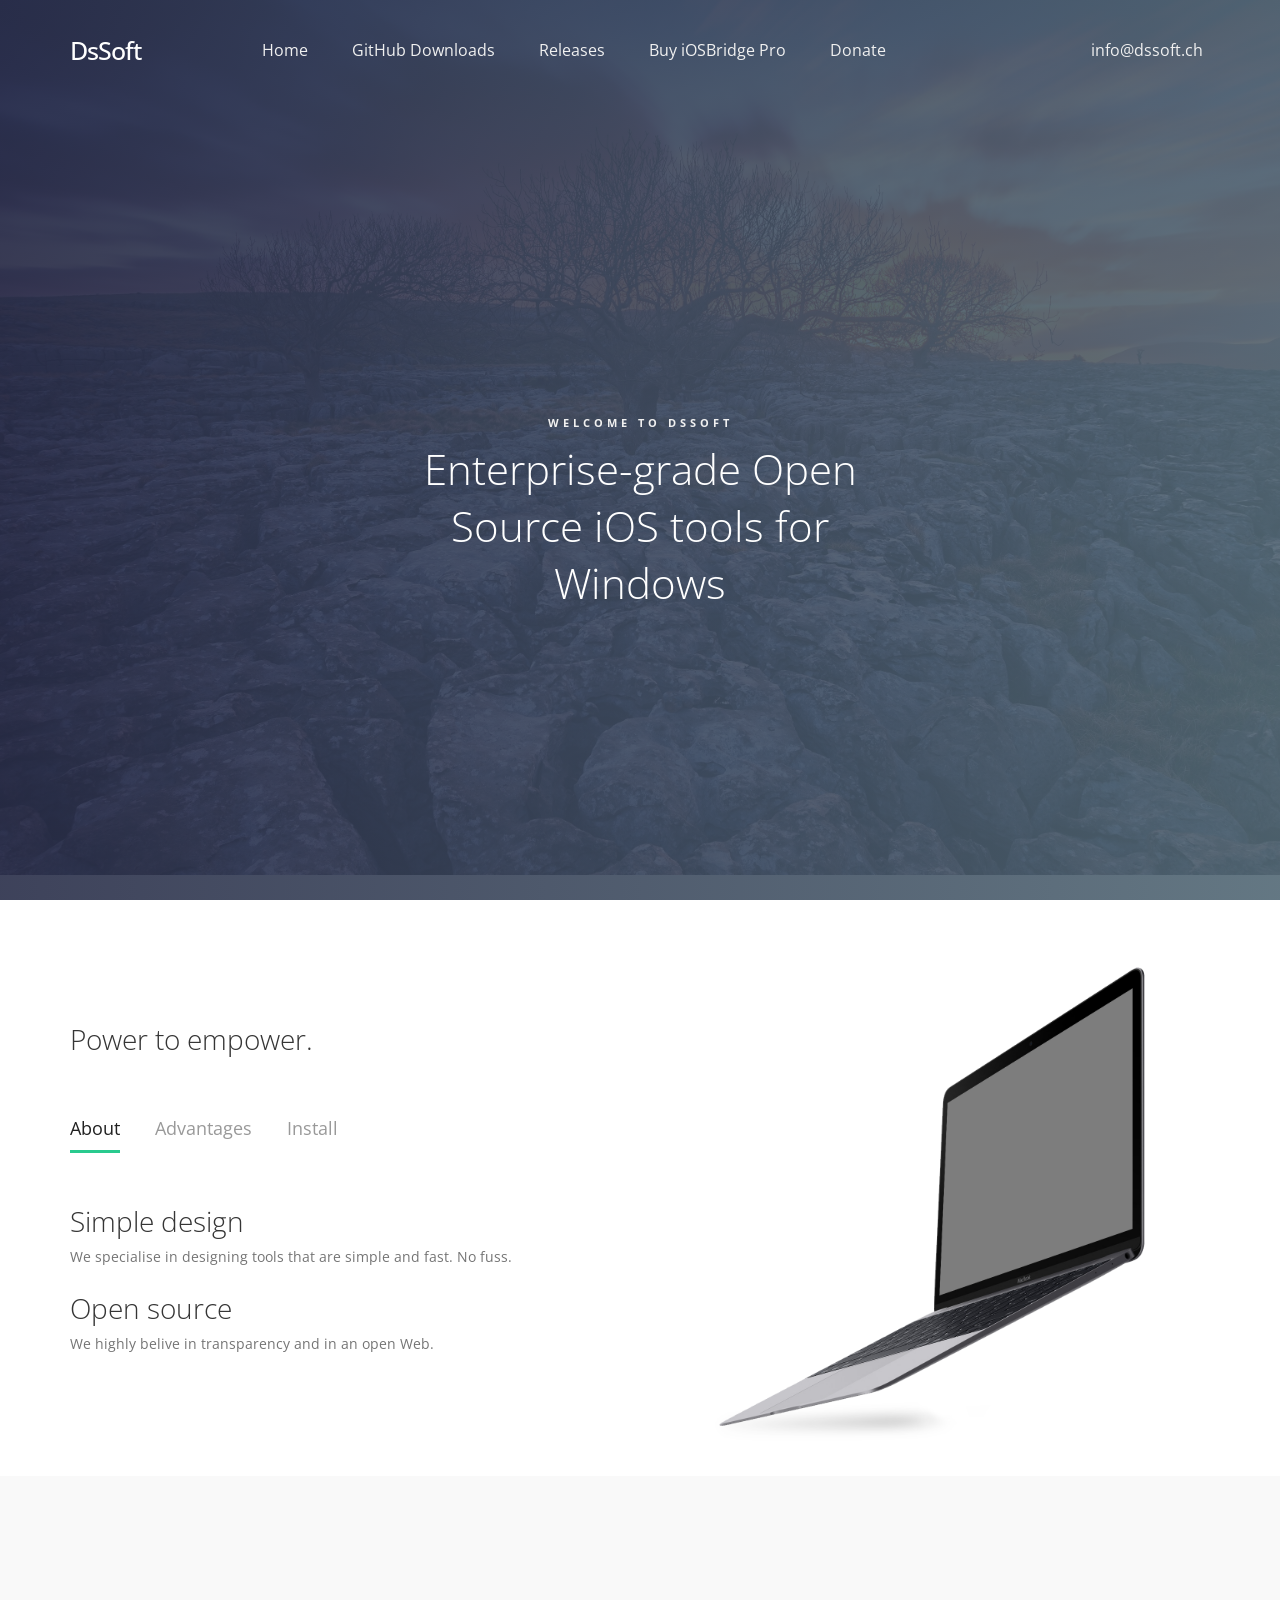
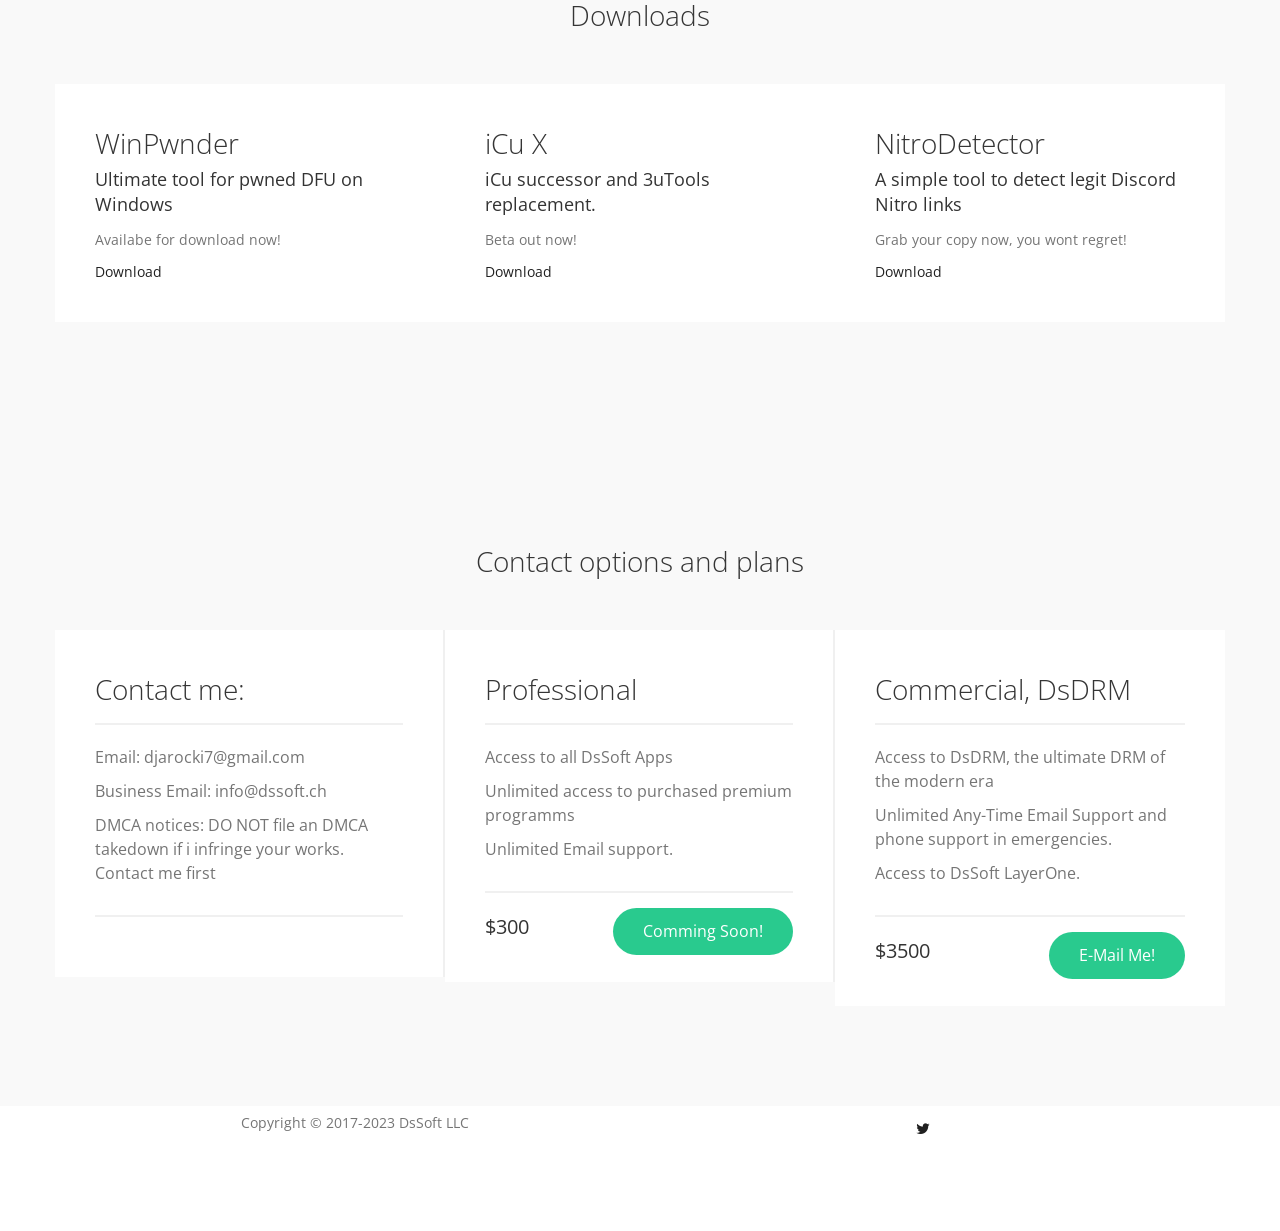
==== commit 06effc64: "SEO Optimise" ====
--- a/index.html
+++ b/index.html
@@ -76,8 +76,8 @@
 
                     <div class="col-md-offset-3 col-md-6 col-sm-12">
                          <div class="home-info">
-                              <h3>Welcome to the DsSoft homepage</h3>
-                              <h1>A place to download all of my tools, completely free!</h1>
+                              <h3>Welcome to DsSoft</h3>
+                              <h1>Enterprise-grade Open Source iOS tools for Windows</h1>
                               <form action="" method="get" class="online-form">
 
                               </form>
@@ -96,7 +96,7 @@
 
                     <div class="col-md-12 col-sm-12">
                          <div class="section-title">
-                              <h1>Power to empower.</h1>
+                              <h2>Power to empower.</h2>
                          </div>
                     </div>
 
@@ -170,7 +170,7 @@
 
                     <div class="col-md-offset-3 col-md-6 col-sm-12">
                          <div class="section-title">
-                              <h1>Downloads</h1>
+                              <h2>Downloads</h2>
                          </div>
                     </div>
 
@@ -225,7 +225,7 @@
 
                     <div class="col-md-12 col-sm-12">
                          <div class="section-title">
-                              <h1>Contact options and plans</h1>
+                              <h2>Contact options and plans</h2>
                          </div>
                     </div>
 
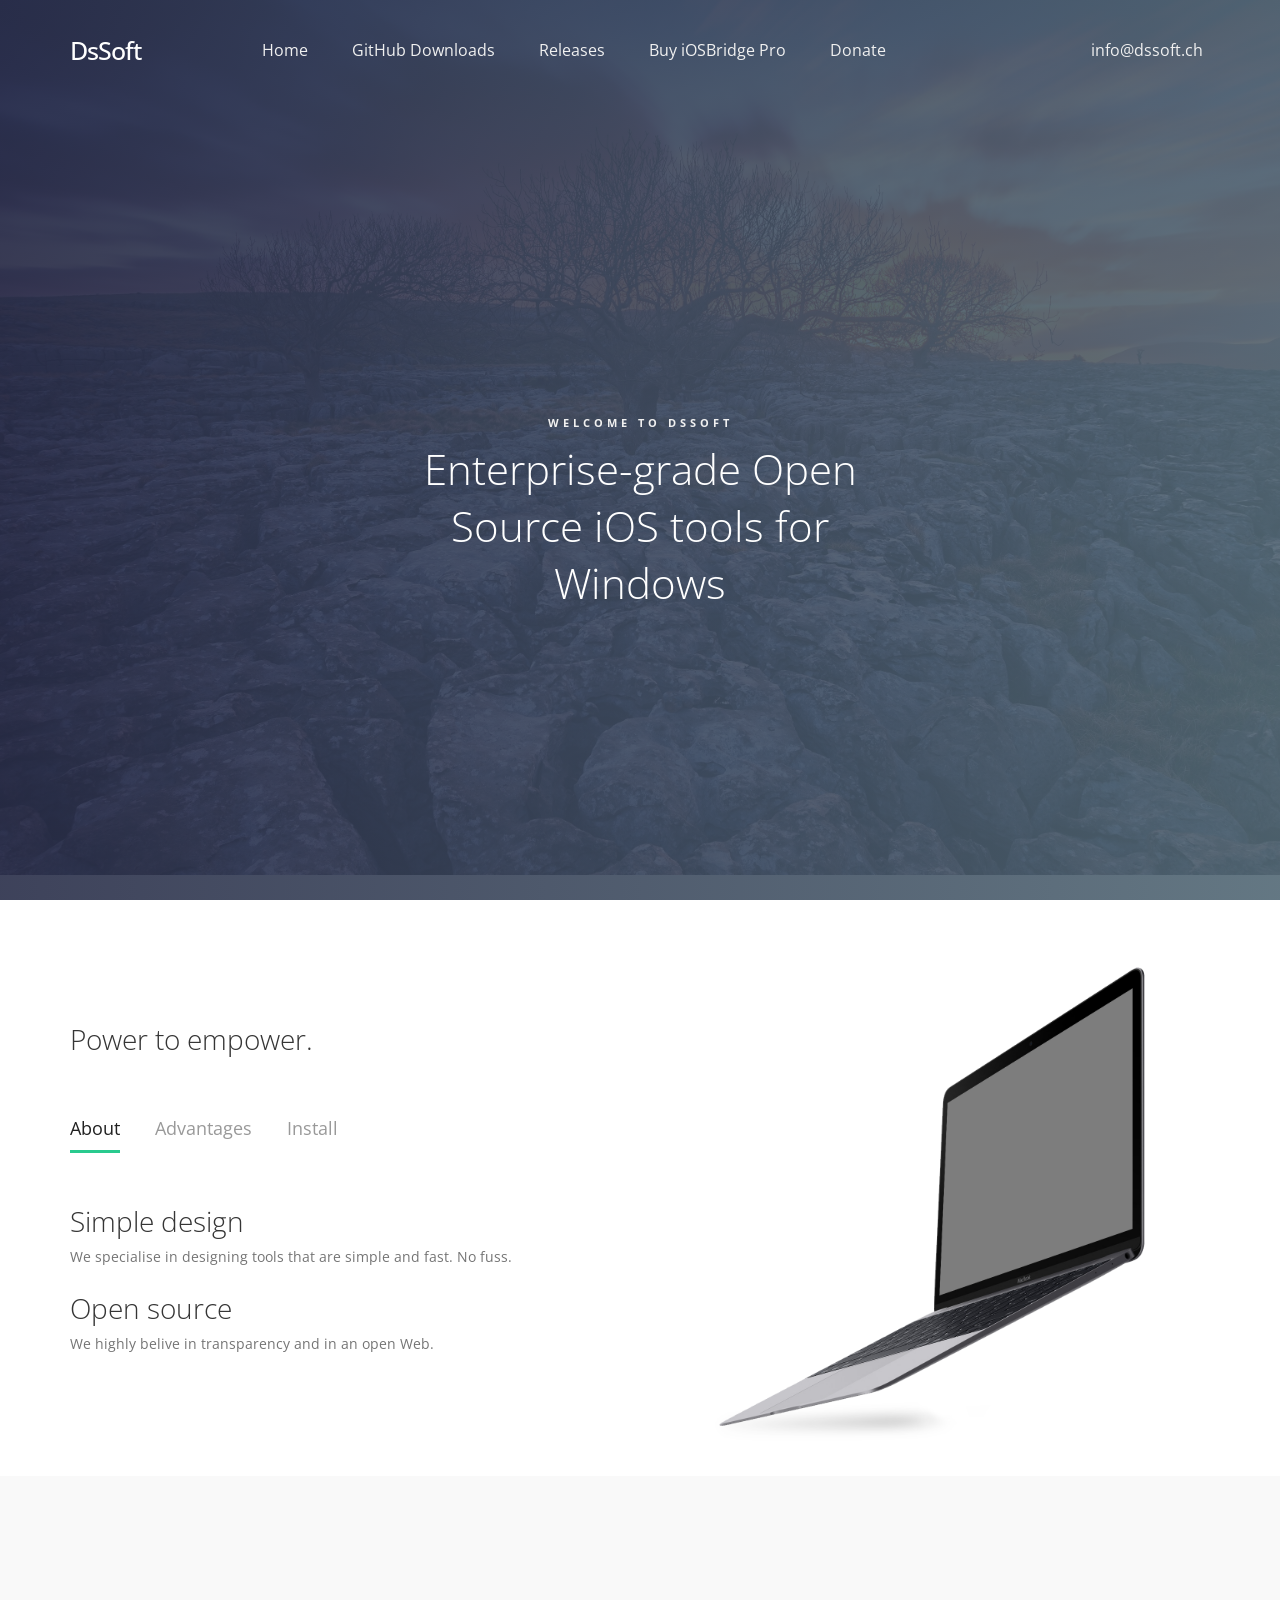
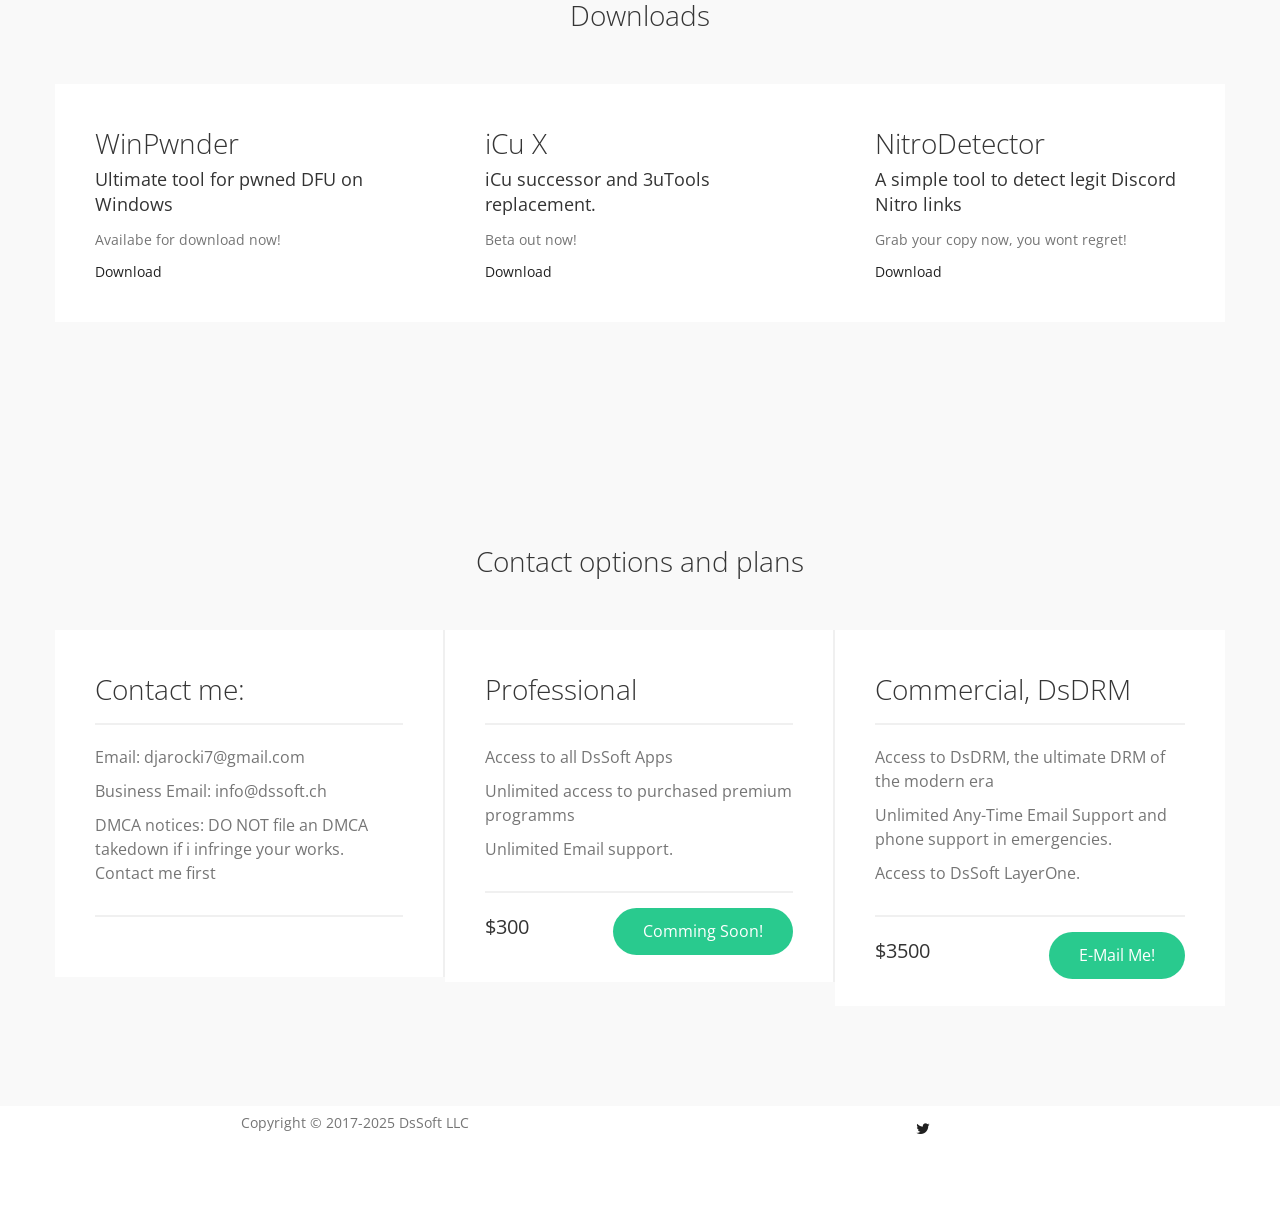
==== commit 04452df4: "Update index.html" ====
--- a/index.html
+++ b/index.html
@@ -293,7 +293,7 @@
 
                     <div class="copyright-text col-md-12 col-sm-12">
                          <div class="col-md-6 col-sm-6">
-                              <p>Copyright &copy; 2017-2023 DsSoft LLC</p>
+                              <p>Copyright &copy; 2017-2025 DsSoft LLC</p>
                          </div>
 
                          <div class="col-md-6 col-sm-6">
